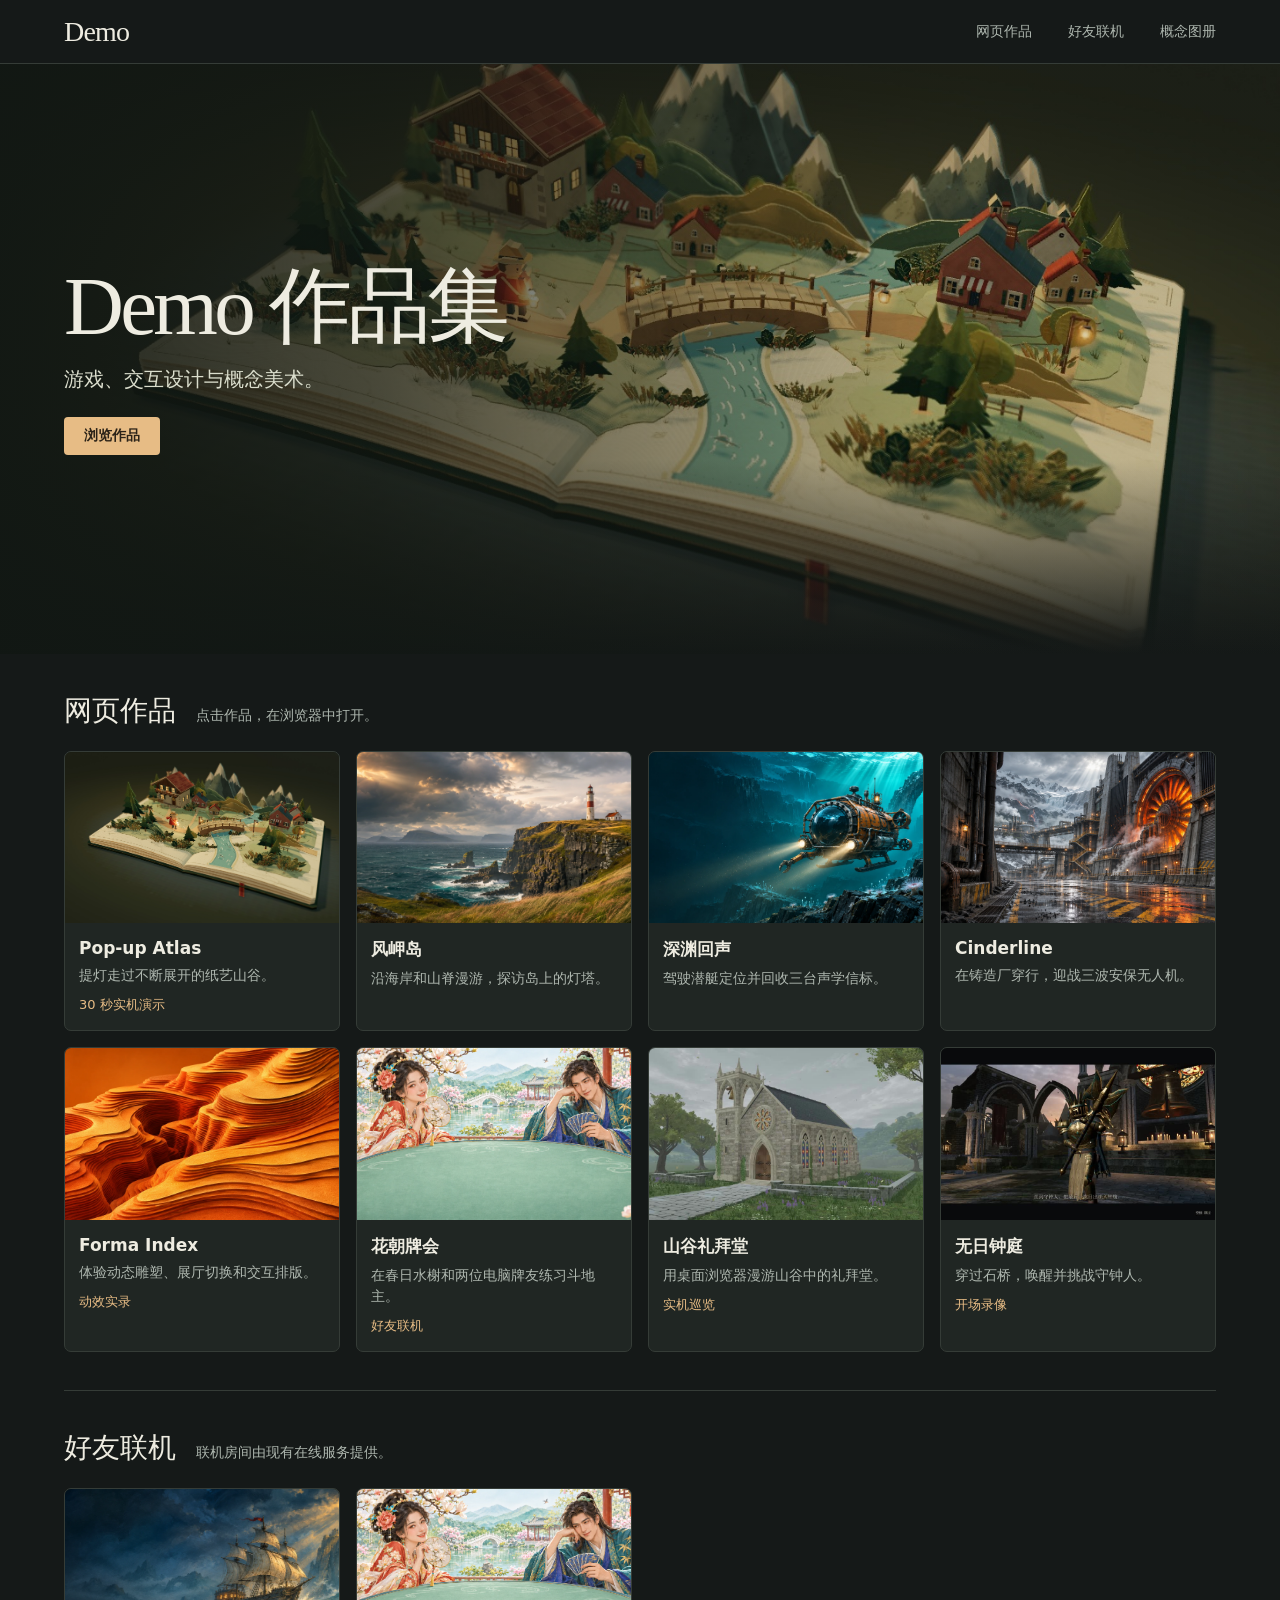
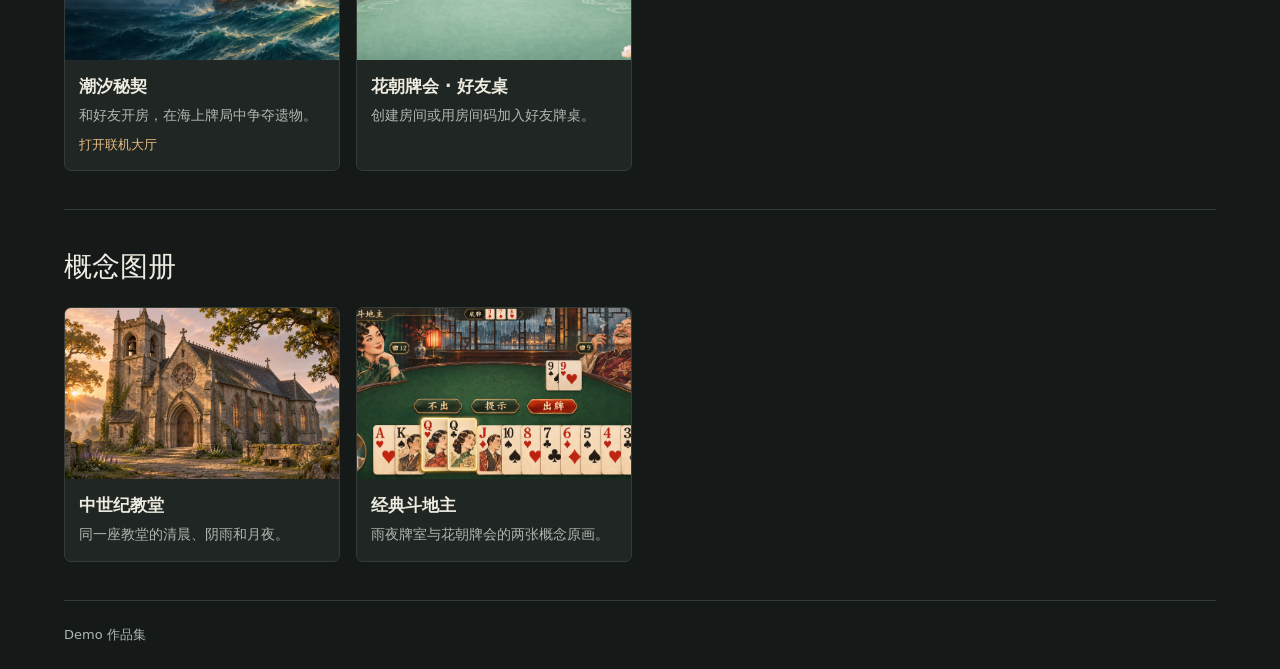
==== site/index.html @ ed1002a0 "Stage Demo publication files (1/14)" ====
<!doctype html>
<html lang="zh-CN">
<head>
<meta charset="utf-8"><meta name="viewport" content="width=device-width, initial-scale=1">
<meta name="description" content="可以在浏览器游玩的游戏、交互作品和美术图册。">
<meta name="theme-color" content="#151918"><title>Demo · 作品集</title>
<link rel="stylesheet" href="./style.css"><link rel="icon" href="./pop-up-atlas/mark.svg" type="image/svg+xml">
</head>
<body>
<header class="header"><a class="wordmark" href="./">Demo</a><nav aria-label="作品目录"><a href="#browser">网页作品</a><a href="#multiplayer">好友联机</a><a href="#art">概念图册</a></nav></header>
<main>
  <section class="hero" aria-labelledby="title">
    <img src="./media/atlas.jpg" alt="" fetchpriority="high">
    <div class="hero-copy"><h1 id="title">Demo 作品集</h1><p>游戏、交互设计与概念美术。</p><a class="button" href="#browser">浏览作品</a></div>
  </section>
  <section class="section" id="browser">
    <div class="section-heading"><h2>网页作品</h2><p>点击作品，在浏览器中打开。</p></div>
    <div class="grid">
      <article><a class="cover" href="./pop-up-atlas/"><img src="./media/atlas.jpg" alt="" loading="lazy"></a><div class="body"><h3><a href="./pop-up-atlas/">Pop-up Atlas</a></h3><p>提灯走过不断展开的纸艺山谷。</p><a class="quiet" href="./media/pop-up-atlas.mp4">30 秒实机演示</a></div></article>
      <article><a class="cover" href="./cape-meridian/"><img src="./media/cape-meridian.webp" alt="" loading="lazy"></a><div class="body"><h3><a href="./cape-meridian/">风岬岛</a></h3><p>沿海岸和山脊漫游，探访岛上的灯塔。</p></div></article>
      <article><a class="cover" href="./abyssal/"><img src="./media/abyssal.webp" alt="" loading="lazy"></a><div class="body"><h3><a href="./abyssal/">深渊回声</a></h3><p>驾驶潜艇定位并回收三台声学信标。</p></div></article>
      <article><a class="cover" href="./cinderline/"><img src="./media/cinderline.webp" alt="" loading="lazy"></a><div class="body"><h3><a href="./cinderline/">Cinderline</a></h3><p>在铸造厂穿行，迎战三波安保无人机。</p></div></article>
      <article><a class="cover" href="./forma-index/"><img src="./media/forma.webp" alt="" loading="lazy"></a><div class="body"><h3><a href="./forma-index/">Forma Index</a></h3><p>体验动态雕塑、展厅切换和交互排版。</p><a class="quiet" href="./media/forma-index.mp4">动效实录</a></div></article>
      <article><a class="cover" href="./huazhao/"><img src="./media/huazhao.webp" alt="" loading="lazy"></a><div class="body"><h3><a href="./huazhao/">花朝牌会</a></h3><p>在春日水榭和两位电脑牌友练习斗地主。</p><a class="quiet" href="https://huazhao-card-parlor.sunnyvale19.chatgpt.site/">好友联机</a></div></article>
      <article><a class="cover" href="./valley-chapel/"><img src="./media/chapel.jpg" alt="" loading="lazy"></a><div class="body"><h3><a href="./valley-chapel/">山谷礼拜堂</a></h3><p>用桌面浏览器漫游山谷中的礼拜堂。</p><a class="quiet" href="./media/valley-chapel.mp4">实机巡览</a></div></article>
      <article><a class="cover" href="./sunless-belfry/"><img src="./media/belfry.jpg" alt="" loading="lazy"></a><div class="body"><h3><a href="./sunless-belfry/">无日钟庭</a></h3><p>穿过石桥，唤醒并挑战守钟人。</p><a class="quiet" href="./media/sunless-belfry.mp4">开场录像</a></div></article>
    </div>
  </section>
  <section class="section" id="multiplayer">
    <div class="section-heading"><h2>好友联机</h2><p>联机房间由现有在线服务提供。</p></div>
    <div class="grid">
      <article><a class="cover" href="./tidebound/"><img src="./media/tidebound.webp" alt="" loading="lazy"></a><div class="body"><h3><a href="./tidebound/">潮汐秘契</a></h3><p>和好友开房，在海上牌局中争夺遗物。</p><a class="quiet" href="https://tidebound-relic-sea.sunnyvale19.chatgpt.site/">打开联机大厅</a></div></article>
      <article><a class="cover" href="https://huazhao-card-parlor.sunnyvale19.chatgpt.site/"><img src="./media/huazhao.webp" alt="" loading="lazy"></a><div class="body"><h3><a href="https://huazhao-card-parlor.sunnyvale19.chatgpt.site/">花朝牌会 · 好友桌</a></h3><p>创建房间或用房间码加入好友牌桌。</p></div></article>
    </div>
  </section>
  <section class="section" id="art">
    <div class="section-heading"><h2>概念图册</h2></div>
    <div class="grid">
      <article><a class="cover" href="./concepts/#chapel"><img src="./media/chapel.png" alt="" loading="lazy"></a><div class="body"><h3><a href="./concepts/#chapel">中世纪教堂</a></h3><p>同一座教堂的清晨、阴雨和月夜。</p></div></article>
      <article><a class="cover" href="./concepts/#cards"><img src="./concepts/cards/雨夜牌室.png" alt="" loading="lazy"></a><div class="body"><h3><a href="./concepts/#cards">经典斗地主</a></h3><p>雨夜牌室与花朝牌会的两张概念原画。</p></div></article>
    </div>
  </section>
</main>
<footer>Demo 作品集</footer>
</body></html>
---- site/style.css ----
:root{color-scheme:dark;font-family:"Segoe UI","Microsoft YaHei",system-ui,sans-serif;background:#151918;color:#eeece1;--soft:#aeb7af;--line:#353c37;--accent:#e7bc85}
*{box-sizing:border-box}html{scroll-behavior:smooth}body{margin:0}a{color:inherit;text-decoration:none}a:hover{color:var(--accent)}a:focus-visible{outline:2px solid var(--accent);outline-offset:4px}img{display:block;width:100%}
.header{height:64px;border-bottom:1px solid var(--line);padding:0 max(5vw,20px);display:flex;align-items:center;justify-content:space-between;gap:18px}.wordmark{font:28px Georgia,serif;letter-spacing:-.8px}.header nav{display:flex;gap:clamp(10px,3vw,36px);color:var(--soft);font-size:14px}
.hero{min-height:330px;height:min(66vh,590px);display:grid;align-items:center;position:relative;isolation:isolate;overflow:hidden;background:#171d19}.hero img{position:absolute;z-index:-2;height:100%;object-fit:cover;object-position:68% 50%}.hero:after{content:"";position:absolute;inset:0;z-index:-1;background:linear-gradient(90deg,#111713ed 0%,#111713b5 30%,#11171319 75%),linear-gradient(0deg,#151918 0%,transparent 33%)}.hero-copy{width:min(90%,1240px);margin:auto}.hero h1{font:400 clamp(38px,6.7vw,83px)/1.05 Georgia,"STSong",serif;margin:0 0 15px;letter-spacing:-.045em}.hero p{font-size:clamp(16px,2vw,20px);margin:0 0 24px;color:#dbdecd}.button{display:inline-block;background:var(--accent);color:#2c2318;padding:10px 20px;border-radius:4px;font-size:14px;font-weight:650}.button:hover{background:#f4cf9c;color:#2c2318}
.section{width:min(90%,1240px);margin:0 auto;padding:38px 0;border-bottom:1px solid var(--line);scroll-margin:12px}.section-heading{margin-bottom:21px;display:flex;align-items:baseline;flex-wrap:wrap;gap:8px 20px}.section-heading h2{margin:0;font:400 28px Georgia,"STSong",serif}.section-heading p{margin:0;color:var(--soft);font-size:14px}.grid{display:grid;grid-template-columns:repeat(4,minmax(0,1fr));gap:16px}article{border:1px solid var(--line);border-radius:7px;background:#202623;overflow:hidden}article:focus-within,article:hover{border-color:#99836a}.cover{display:block;overflow:hidden}.cover img{aspect-ratio:16/10;object-fit:cover;transition:transform .25s}.cover:hover img{transform:scale(1.045)}.body{padding:15px 14px 16px}.body h3{font-size:17px;margin:0 0 7px;font-weight:600}.body p{color:var(--soft);font-size:14px;line-height:1.5;margin:0}.quiet{display:inline-block;font-size:13px;color:var(--accent);margin-top:10px}.quiet:hover{text-decoration:underline}footer{padding:25px 5%;font-size:13px;color:var(--soft)}
.art-grid{grid-template-columns:repeat(3,minmax(0,1fr))}.art-grid figure{margin:0}.art-grid img{aspect-ratio:3/2;object-fit:contain;background:#202522}.art-grid figcaption{padding:8px 0;color:var(--soft)}
@media(max-width:930px){.grid{grid-template-columns:repeat(3,minmax(0,1fr))}}@media(max-width:690px){.grid,.art-grid{grid-template-columns:repeat(2,minmax(0,1fr))}.section{padding:28px 0}.header{height:55px}.hero img{object-position:58% center}.hero:after{background:linear-gradient(90deg,#111713db,#11171338),linear-gradient(0deg,#151918 0%,transparent 37%)}}@media(max-width:385px){.grid,.art-grid{grid-template-columns:1fr}.header nav{font-size:12px}}@media(prefers-reduced-motion:reduce){html{scroll-behavior:auto}.cover img{transition:none}}
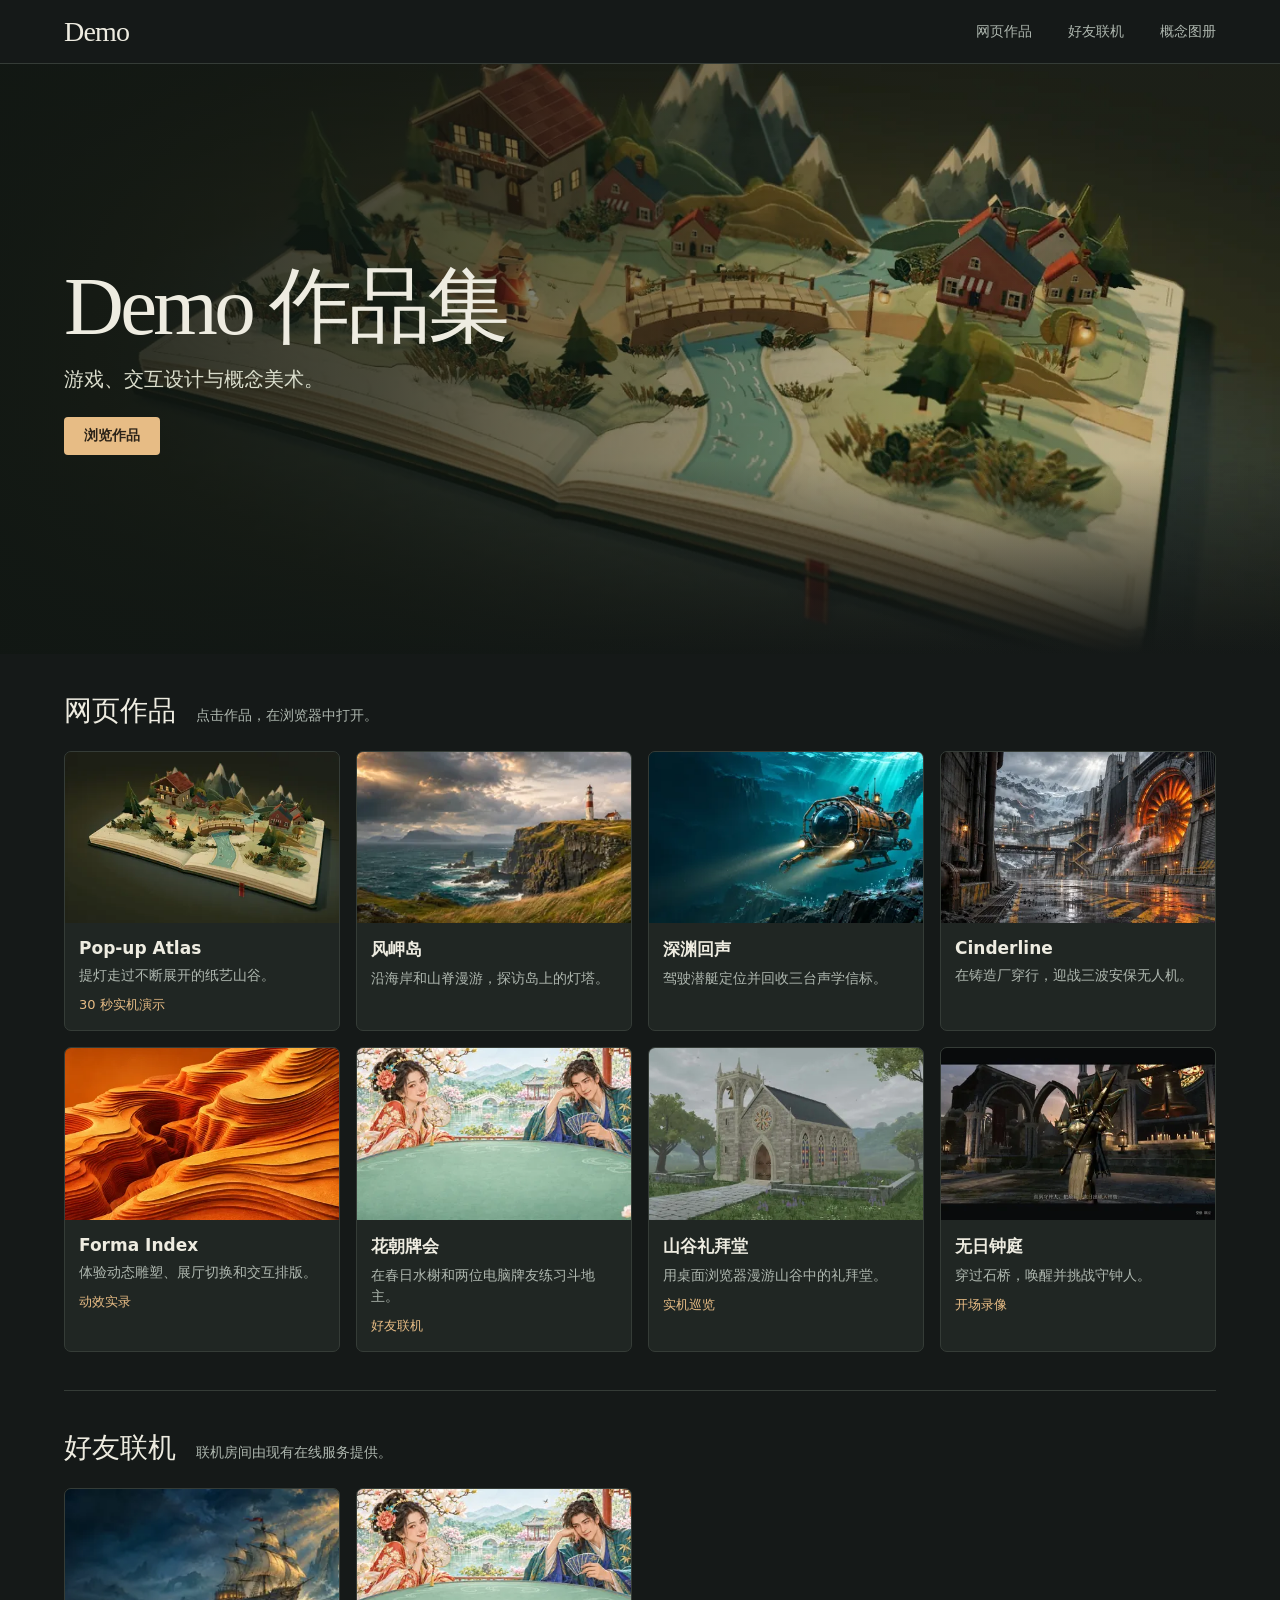
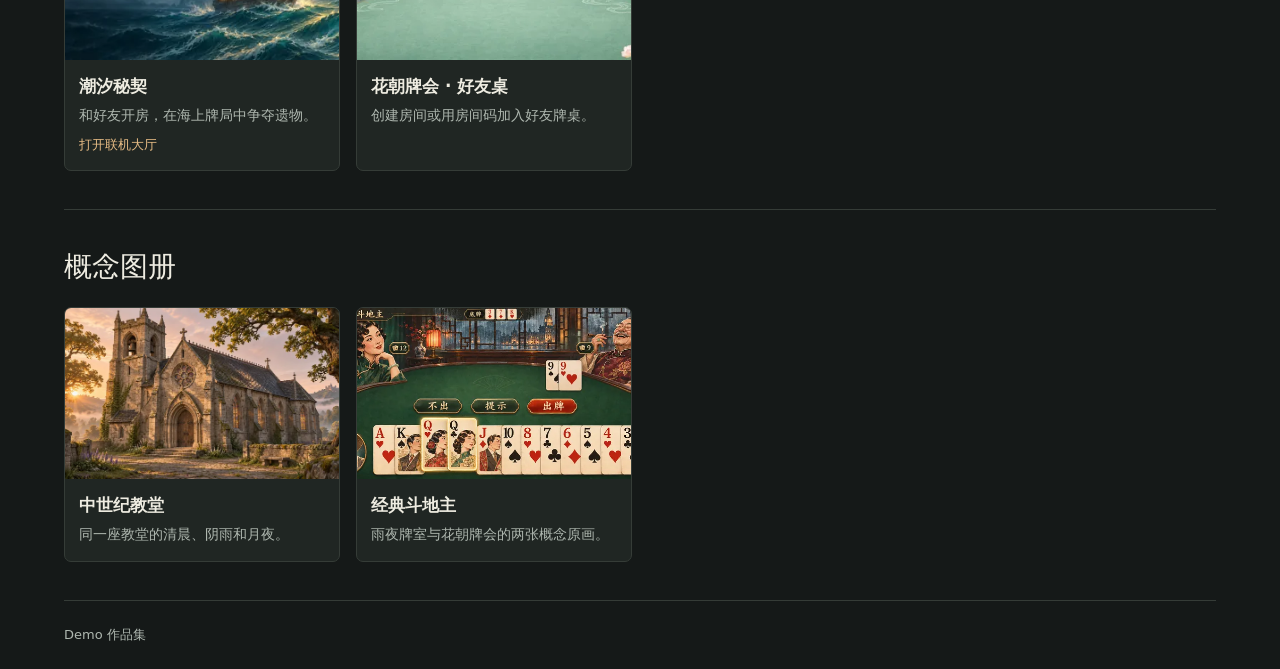
==== commit d5db2d35: "Reduce gallery downloads and Godot web startup payloads" ====
--- a/site/index.html
+++ b/site/index.html
@@ -10,36 +10,36 @@
 <header class="header"><a class="wordmark" href="./">Demo</a><nav aria-label="作品目录"><a href="#browser">网页作品</a><a href="#multiplayer">好友联机</a><a href="#art">概念图册</a></nav></header>
 <main>
   <section class="hero" aria-labelledby="title">
-    <img src="./media/atlas.jpg" alt="" fetchpriority="high">
+    <img src="./media/previews/atlas-1440.webp" srcset="./media/previews/atlas-720.webp 720w, ./media/previews/atlas-1440.webp 1440w" sizes="100vw" alt="" fetchpriority="high">
     <div class="hero-copy"><h1 id="title">Demo 作品集</h1><p>游戏、交互设计与概念美术。</p><a class="button" href="#browser">浏览作品</a></div>
   </section>
   <section class="section" id="browser">
     <div class="section-heading"><h2>网页作品</h2><p>点击作品，在浏览器中打开。</p></div>
     <div class="grid">
-      <article><a class="cover" href="./pop-up-atlas/"><img src="./media/atlas.jpg" alt="" loading="lazy"></a><div class="body"><h3><a href="./pop-up-atlas/">Pop-up Atlas</a></h3><p>提灯走过不断展开的纸艺山谷。</p><a class="quiet" href="./media/pop-up-atlas.mp4">30 秒实机演示</a></div></article>
-      <article><a class="cover" href="./cape-meridian/"><img src="./media/cape-meridian.webp" alt="" loading="lazy"></a><div class="body"><h3><a href="./cape-meridian/">风岬岛</a></h3><p>沿海岸和山脊漫游，探访岛上的灯塔。</p></div></article>
-      <article><a class="cover" href="./abyssal/"><img src="./media/abyssal.webp" alt="" loading="lazy"></a><div class="body"><h3><a href="./abyssal/">深渊回声</a></h3><p>驾驶潜艇定位并回收三台声学信标。</p></div></article>
-      <article><a class="cover" href="./cinderline/"><img src="./media/cinderline.webp" alt="" loading="lazy"></a><div class="body"><h3><a href="./cinderline/">Cinderline</a></h3><p>在铸造厂穿行，迎战三波安保无人机。</p></div></article>
-      <article><a class="cover" href="./forma-index/"><img src="./media/forma.webp" alt="" loading="lazy"></a><div class="body"><h3><a href="./forma-index/">Forma Index</a></h3><p>体验动态雕塑、展厅切换和交互排版。</p><a class="quiet" href="./media/forma-index.mp4">动效实录</a></div></article>
-      <article><a class="cover" href="./huazhao/"><img src="./media/huazhao.webp" alt="" loading="lazy"></a><div class="body"><h3><a href="./huazhao/">花朝牌会</a></h3><p>在春日水榭和两位电脑牌友练习斗地主。</p><a class="quiet" href="https://huazhao-card-parlor.sunnyvale19.chatgpt.site/">好友联机</a></div></article>
-      <article><a class="cover" href="./valley-chapel/"><img src="./media/chapel.jpg" alt="" loading="lazy"></a><div class="body"><h3><a href="./valley-chapel/">山谷礼拜堂</a></h3><p>用桌面浏览器漫游山谷中的礼拜堂。</p><a class="quiet" href="./media/valley-chapel.mp4">实机巡览</a></div></article>
-      <article><a class="cover" href="./sunless-belfry/"><img src="./media/belfry.jpg" alt="" loading="lazy"></a><div class="body"><h3><a href="./sunless-belfry/">无日钟庭</a></h3><p>穿过石桥，唤醒并挑战守钟人。</p><a class="quiet" href="./media/sunless-belfry.mp4">开场录像</a></div></article>
+      <article><a class="cover" href="./pop-up-atlas/"><img src="./media/previews/atlas.webp" alt="" decoding="async" loading="lazy"></a><div class="body"><h3><a href="./pop-up-atlas/">Pop-up Atlas</a></h3><p>提灯走过不断展开的纸艺山谷。</p><a class="quiet" href="./media/pop-up-atlas.mp4">30 秒实机演示</a></div></article>
+      <article><a class="cover" href="./cape-meridian/"><img src="./media/previews/cape-meridian.webp" alt="" decoding="async" loading="lazy"></a><div class="body"><h3><a href="./cape-meridian/">风岬岛</a></h3><p>沿海岸和山脊漫游，探访岛上的灯塔。</p></div></article>
+      <article><a class="cover" href="./abyssal/"><img src="./media/previews/abyssal.webp" alt="" decoding="async" loading="lazy"></a><div class="body"><h3><a href="./abyssal/">深渊回声</a></h3><p>驾驶潜艇定位并回收三台声学信标。</p></div></article>
+      <article><a class="cover" href="./cinderline/"><img src="./media/previews/cinderline.webp" alt="" decoding="async" loading="lazy"></a><div class="body"><h3><a href="./cinderline/">Cinderline</a></h3><p>在铸造厂穿行，迎战三波安保无人机。</p></div></article>
+      <article><a class="cover" href="./forma-index/"><img src="./media/previews/forma.webp" alt="" decoding="async" loading="lazy"></a><div class="body"><h3><a href="./forma-index/">Forma Index</a></h3><p>体验动态雕塑、展厅切换和交互排版。</p><a class="quiet" href="./media/forma-index.mp4">动效实录</a></div></article>
+      <article><a class="cover" href="./huazhao/"><img src="./media/previews/huazhao.webp" alt="" decoding="async" loading="lazy"></a><div class="body"><h3><a href="./huazhao/">花朝牌会</a></h3><p>在春日水榭和两位电脑牌友练习斗地主。</p><a class="quiet" href="https://huazhao-card-parlor.sunnyvale19.chatgpt.site/">好友联机</a></div></article>
+      <article><a class="cover" href="./valley-chapel/"><img src="./media/previews/chapel.webp" alt="" decoding="async" loading="lazy"></a><div class="body"><h3><a href="./valley-chapel/">山谷礼拜堂</a></h3><p>用桌面浏览器漫游山谷中的礼拜堂。</p><a class="quiet" href="./media/valley-chapel.mp4">实机巡览</a></div></article>
+      <article><a class="cover" href="./sunless-belfry/"><img src="./media/previews/belfry.webp" alt="" decoding="async" loading="lazy"></a><div class="body"><h3><a href="./sunless-belfry/">无日钟庭</a></h3><p>穿过石桥，唤醒并挑战守钟人。</p><a class="quiet" href="./media/sunless-belfry.mp4">开场录像</a></div></article>
     </div>
   </section>
   <section class="section" id="multiplayer">
     <div class="section-heading"><h2>好友联机</h2><p>联机房间由现有在线服务提供。</p></div>
     <div class="grid">
-      <article><a class="cover" href="./tidebound/"><img src="./media/tidebound.webp" alt="" loading="lazy"></a><div class="body"><h3><a href="./tidebound/">潮汐秘契</a></h3><p>和好友开房，在海上牌局中争夺遗物。</p><a class="quiet" href="https://tidebound-relic-sea.sunnyvale19.chatgpt.site/">打开联机大厅</a></div></article>
-      <article><a class="cover" href="https://huazhao-card-parlor.sunnyvale19.chatgpt.site/"><img src="./media/huazhao.webp" alt="" loading="lazy"></a><div class="body"><h3><a href="https://huazhao-card-parlor.sunnyvale19.chatgpt.site/">花朝牌会 · 好友桌</a></h3><p>创建房间或用房间码加入好友牌桌。</p></div></article>
+      <article><a class="cover" href="./tidebound/"><img src="./media/previews/tidebound.webp" alt="" decoding="async" loading="lazy"></a><div class="body"><h3><a href="./tidebound/">潮汐秘契</a></h3><p>和好友开房，在海上牌局中争夺遗物。</p><a class="quiet" href="https://tidebound-relic-sea.sunnyvale19.chatgpt.site/">打开联机大厅</a></div></article>
+      <article><a class="cover" href="https://huazhao-card-parlor.sunnyvale19.chatgpt.site/"><img src="./media/previews/huazhao.webp" alt="" decoding="async" loading="lazy"></a><div class="body"><h3><a href="https://huazhao-card-parlor.sunnyvale19.chatgpt.site/">花朝牌会 · 好友桌</a></h3><p>创建房间或用房间码加入好友牌桌。</p></div></article>
     </div>
   </section>
   <section class="section" id="art">
     <div class="section-heading"><h2>概念图册</h2></div>
     <div class="grid">
-      <article><a class="cover" href="./concepts/#chapel"><img src="./media/chapel.png" alt="" loading="lazy"></a><div class="body"><h3><a href="./concepts/#chapel">中世纪教堂</a></h3><p>同一座教堂的清晨、阴雨和月夜。</p></div></article>
-      <article><a class="cover" href="./concepts/#cards"><img src="./concepts/cards/雨夜牌室.png" alt="" loading="lazy"></a><div class="body"><h3><a href="./concepts/#cards">经典斗地主</a></h3><p>雨夜牌室与花朝牌会的两张概念原画。</p></div></article>
+      <article><a class="cover" href="./concepts/#chapel"><img src="./media/previews/教堂-清晨.webp" alt="" loading="lazy"></a><div class="body"><h3><a href="./concepts/#chapel">中世纪教堂</a></h3><p>同一座教堂的清晨、阴雨和月夜。</p></div></article>
+      <article><a class="cover" href="./concepts/#cards"><img src="./media/previews/雨夜牌室.webp" alt="" loading="lazy"></a><div class="body"><h3><a href="./concepts/#cards">经典斗地主</a></h3><p>雨夜牌室与花朝牌会的两张概念原画。</p></div></article>
     </div>
   </section>
 </main>
 <footer>Demo 作品集</footer>
-</body></html>
+</body></html>
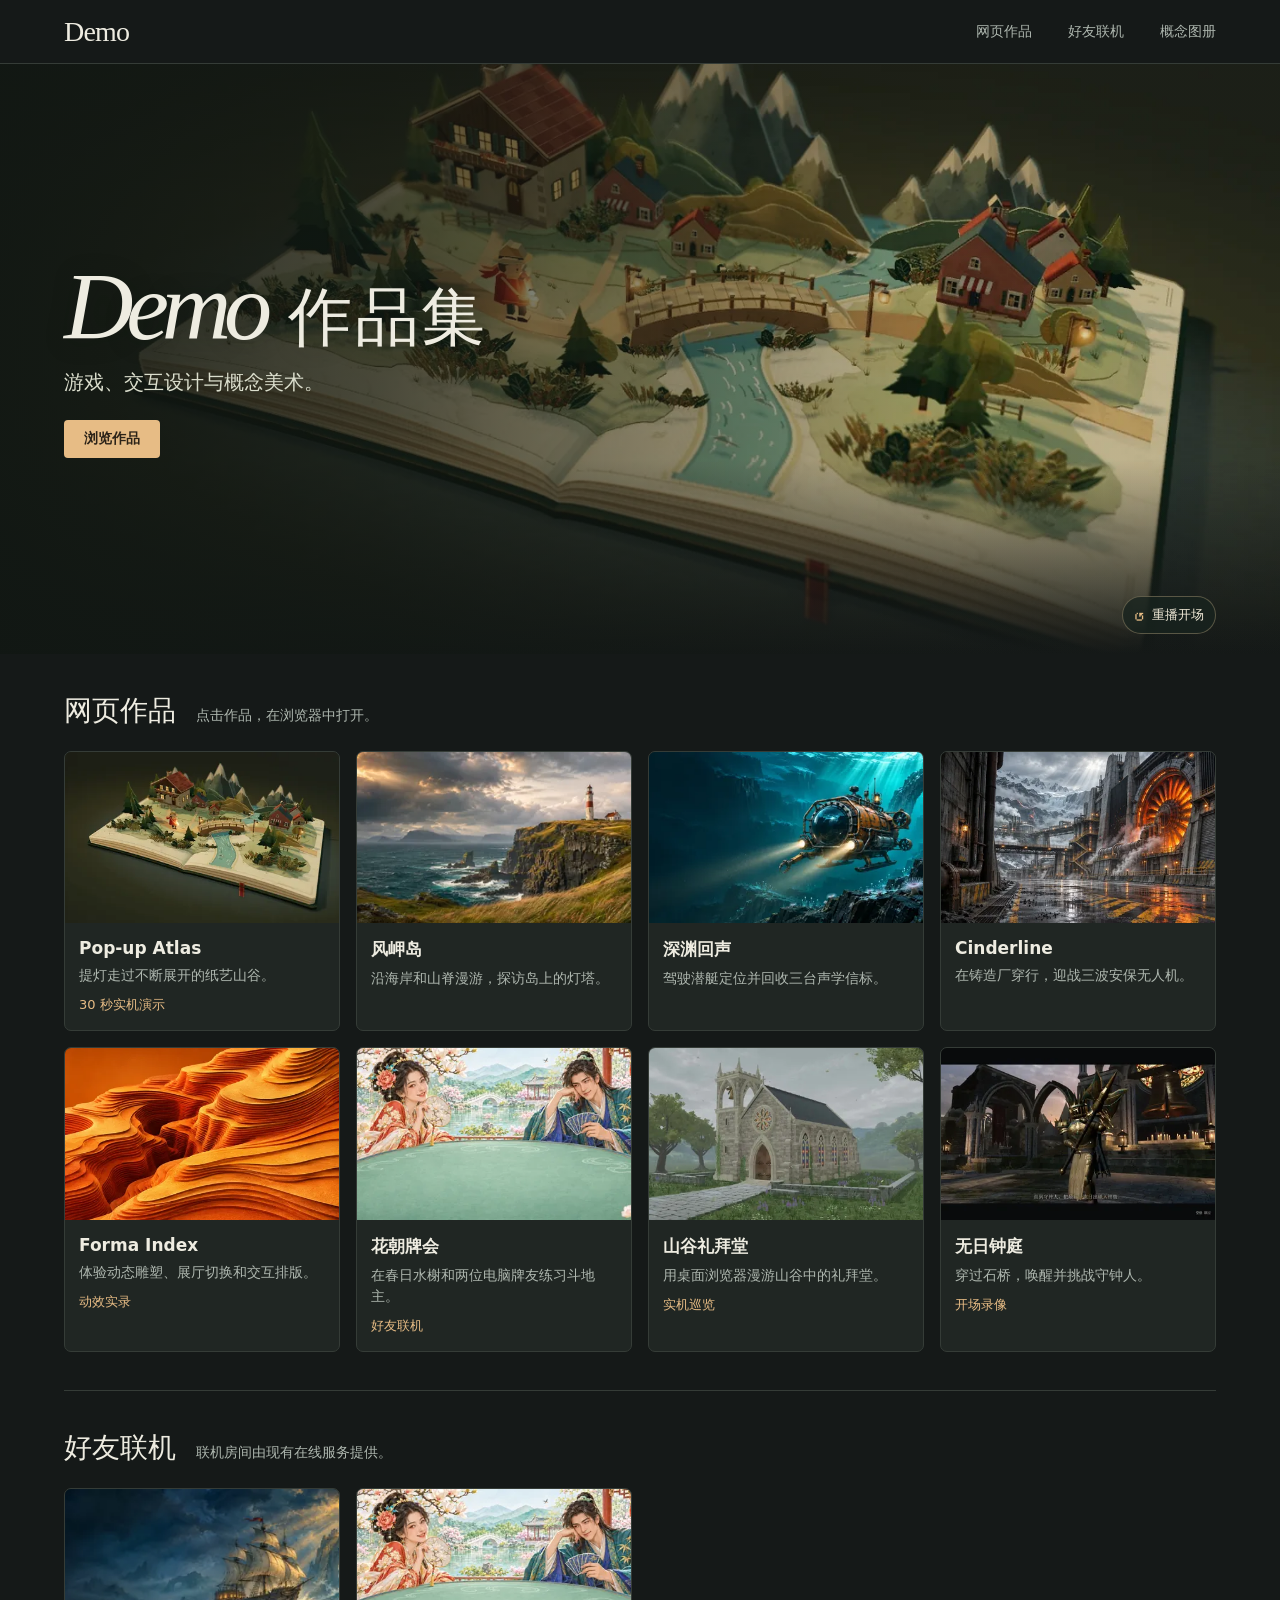
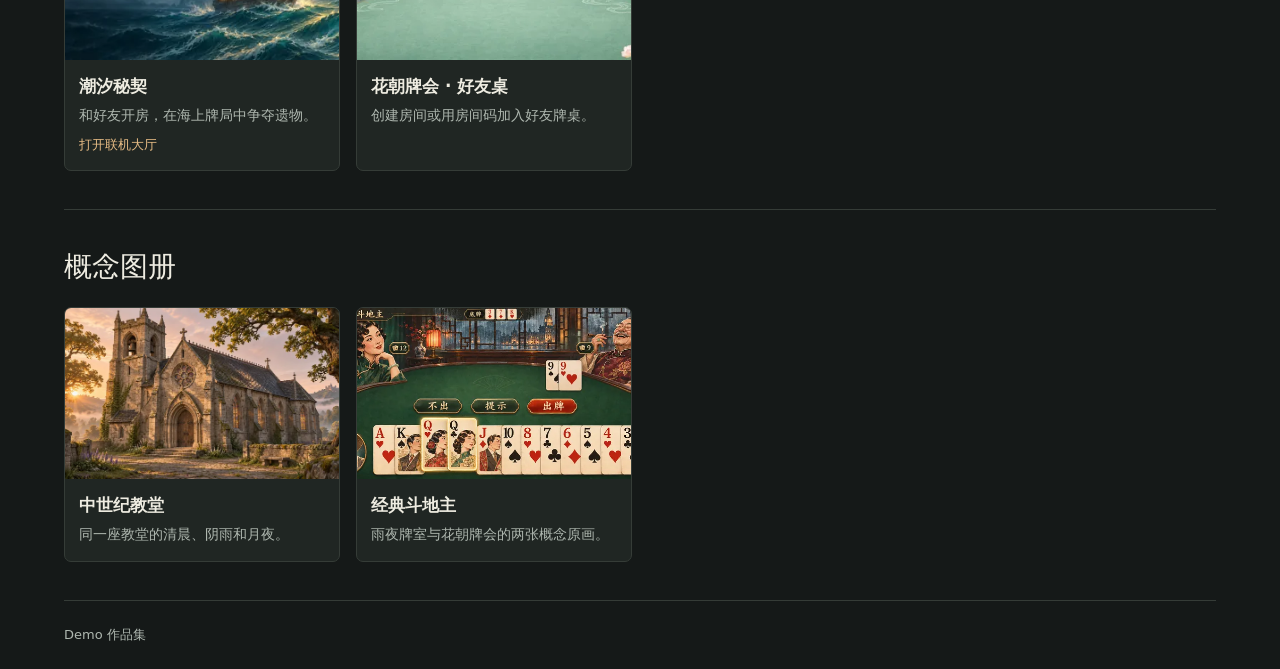
==== commit 6627f08b: "Open the portfolio with an animated engraved folio" ====
--- a/site/index.html
+++ b/site/index.html
@@ -5,14 +5,46 @@
 <meta name="description" content="可以在浏览器游玩的游戏、交互作品和美术图册。">
 <meta name="theme-color" content="#151918"><title>Demo · 作品集</title>
 <link rel="stylesheet" href="./style.css"><link rel="icon" href="./pop-up-atlas/mark.svg" type="image/svg+xml">
+<script>
+  if (!matchMedia('(prefers-reduced-motion: reduce)').matches && !location.hash &&
+      performance.getEntriesByType('navigation')[0]?.type !== 'back_forward') {
+    document.documentElement.dataset.opening = '';
+  }
+</script>
 </head>
 <body>
 <header class="header"><a class="wordmark" href="./">Demo</a><nav aria-label="作品目录"><a href="#browser">网页作品</a><a href="#multiplayer">好友联机</a><a href="#art">概念图册</a></nav></header>
 <main>
-  <section class="hero" aria-labelledby="title">
+  <section class="hero opening-stage" aria-labelledby="title">
     <img src="./media/previews/atlas-1440.webp" srcset="./media/previews/atlas-720.webp 720w, ./media/previews/atlas-1440.webp 1440w" sizes="100vw" alt="" fetchpriority="high">
-    <div class="hero-copy"><h1 id="title">Demo 作品集</h1><p>游戏、交互设计与概念美术。</p><a class="button" href="#browser">浏览作品</a></div>
+    <div class="opening-book" aria-hidden="true">
+      <div class="leaf leaf-left"><div class="engraving"><i></i><b></b></div></div>
+      <div class="leaf leaf-right"><div class="engraving"><i></i><b></b></div></div>
+    </div>
+    <div class="hero-copy"><h1 id="title"><em>Demo</em> <span>作品集</span></h1><p>游戏、交互设计与概念美术。</p><a class="button" href="#browser">浏览作品</a></div>
+    <button class="opening-replay" type="button" hidden><span aria-hidden="true">↺</span> 重播开场</button>
   </section>
+  <script>
+    (() => {
+      const root = document.documentElement;
+      const stage = document.querySelector('.opening-stage');
+      const button = stage.querySelector('.opening-replay');
+      const motion = matchMedia('(prefers-reduced-motion: reduce)');
+      function finish() { delete root.dataset.opening; }
+      function sync() { if (motion.matches) finish(); button.hidden = motion.matches; }
+      stage.addEventListener('animationend', e => {
+        if (e.animationName === 'folio-finish') finish();
+      });
+      button.addEventListener('click', () => {
+        finish();
+        void stage.offsetWidth;
+        if (!motion.matches) root.dataset.opening = '';
+      });
+      window.addEventListener('pagehide', finish);
+      motion.addEventListener('change', sync);
+      sync();
+    })();
+  </script>
   <section class="section" id="browser">
     <div class="section-heading"><h2>网页作品</h2><p>点击作品，在浏览器中打开。</p></div>
     <div class="grid">
--- a/site/style.css
+++ b/site/style.css
@@ -5,3 +5,47 @@
 .section{width:min(90%,1240px);margin:0 auto;padding:38px 0;border-bottom:1px solid var(--line);scroll-margin:12px}.section-heading{margin-bottom:21px;display:flex;align-items:baseline;flex-wrap:wrap;gap:8px 20px}.section-heading h2{margin:0;font:400 28px Georgia,"STSong",serif}.section-heading p{margin:0;color:var(--soft);font-size:14px}.grid{display:grid;grid-template-columns:repeat(4,minmax(0,1fr));gap:16px}article{border:1px solid var(--line);border-radius:7px;background:#202623;overflow:hidden}article:focus-within,article:hover{border-color:#99836a}.cover{display:block;overflow:hidden}.cover img{aspect-ratio:16/10;object-fit:cover;transition:transform .25s}.cover:hover img{transform:scale(1.045)}.body{padding:15px 14px 16px}.body h3{font-size:17px;margin:0 0 7px;font-weight:600}.body p{color:var(--soft);font-size:14px;line-height:1.5;margin:0}.quiet{display:inline-block;font-size:13px;color:var(--accent);margin-top:10px}.quiet:hover{text-decoration:underline}footer{padding:25px 5%;font-size:13px;color:var(--soft)}
 .art-grid{grid-template-columns:repeat(3,minmax(0,1fr))}.art-grid figure{margin:0}.art-grid img{aspect-ratio:3/2;object-fit:contain;background:#202522}.art-grid figcaption{padding:8px 0;color:var(--soft)}
 @media(max-width:930px){.grid{grid-template-columns:repeat(3,minmax(0,1fr))}}@media(max-width:690px){.grid,.art-grid{grid-template-columns:repeat(2,minmax(0,1fr))}.section{padding:28px 0}.header{height:55px}.hero img{object-position:58% center}.hero:after{background:linear-gradient(90deg,#111713db,#11171338),linear-gradient(0deg,#151918 0%,transparent 37%)}}@media(max-width:385px){.grid,.art-grid{grid-template-columns:1fr}.header nav{font-size:12px}}@media(prefers-reduced-motion:reduce){html{scroll-behavior:auto}.cover img{transition:none}}
+.opening-stage{--open-ease:cubic-bezier(.52,.035,.17,1)}
+.opening-stage .hero-copy{position:relative;z-index:2;pointer-events:none}
+.opening-stage .hero-copy .button{pointer-events:auto}
+.opening-stage h1{display:flex;align-items:baseline;gap:.28em;flex-wrap:wrap;text-shadow:0 2px 25px #10181055}
+.opening-stage h1 em{font:italic 1.16em/.98 Georgia,serif;letter-spacing:-.075em}
+.opening-stage h1 span{font-size:.77em;letter-spacing:.04em}
+.opening-book{display:none;position:absolute;inset:0;z-index:1;overflow:hidden;perspective:1450px;pointer-events:none}
+.leaf{position:absolute;inset-block:0;width:50%;overflow:hidden;backface-visibility:hidden;
+  background-color:#20342f;
+  background-image:repeating-linear-gradient(98deg,#e1c9a107 0 1px,transparent 1px 4px),linear-gradient(110deg,#283d34,#1c302a 78%,#39483b)}
+.leaf-left{left:0;transform-origin:0 50%;border-right:1px solid #b69c69}
+.leaf-right{right:0;transform-origin:100% 50%;border-left:1px solid #514d3c;background-color:#1a2b26;background-image:repeating-linear-gradient(98deg,#e1c9a107 0 1px,transparent 1px 4px),linear-gradient(110deg,#293b31,#172921 85%)}
+.leaf::after{content:"";position:absolute;inset:0;background:linear-gradient(90deg,transparent,#070d09 88%);opacity:0}
+.leaf-right::after{background:linear-gradient(270deg,transparent,#070d09 88%)}
+.engraving{position:absolute;top:50%;width:clamp(250px,40vw,640px);aspect-ratio:1;transform:translate(-50%,-50%);border:1px solid #bea57564;border-radius:50%;
+  box-shadow:0 0 0 5px #21382d,0 0 0 6px #c8ae785f,0 0 0 31px #21362b,0 0 0 32px #b59f6a2f,0 0 0 70px #21362b,0 0 0 71px #b59f6a24}
+.leaf-left .engraving{left:100%}.leaf-right .engraving{left:0}
+.engraving::before,.engraving::after{content:"";position:absolute;inset:13%;border:1px solid #c1a6778c;transform:rotate(45deg)}
+.engraving::after{inset:24%;transform:rotate(45deg);border-color:#cab28273}
+.engraving i{position:absolute;inset:10%;border-radius:50%;background:repeating-conic-gradient(from 0deg,#d8be8d8a 0 .42deg,transparent .42deg 6deg);mask:radial-gradient(closest-side,transparent 96%,#000 97%)}
+.engraving b{position:absolute;inset:32%;background:linear-gradient(90deg,#897752,#f3d6a3 50%,#b39568 50%,#726444);clip-path:polygon(50% 0,54% 40%,76% 26%,61% 46%,100% 50%,61% 54%,74% 76%,54% 60%,50% 100%,46% 60%,24% 74%,39% 54%,0 50%,39% 46%,26% 24%,46% 40%)}
+.opening-replay{position:absolute;z-index:3;right:5%;bottom:20px;display:flex;gap:7px;align-items:center;min-height:38px;padding:5px 11px;background:#18231ecc;color:#efe8d6;border:1px solid #c6b08661;border-radius:20px;cursor:pointer;font-size:13px;line-height:1.2;font-family:inherit}
+.opening-replay[hidden]{display:none}.opening-replay span{font:21px/1 Georgia,serif;color:#e7bc85}.opening-replay:hover{background:#303b31;color:white}
+@media(prefers-reduced-motion:no-preference){
+  [data-opening] .opening-book{display:block;animation:folio-finish 2.45s linear both}
+  [data-opening] .leaf-left{animation:folio-left 1.72s var(--open-ease) .35s both}
+  [data-opening] .leaf-right{animation:folio-right 1.72s var(--open-ease) .39s both}
+  [data-opening] .leaf::after{animation:folio-shade 1.65s ease-in .36s both}
+  [data-opening] .opening-stage>img{transform-origin:62% 54%;animation:folio-photo 2.45s cubic-bezier(.18,.58,.19,1) both}
+  [data-opening] .opening-stage h1{animation:folio-title 1.5s cubic-bezier(.16,.76,.19,1) both}
+  [data-opening] .opening-stage .hero-copy p{animation:folio-caption 1.55s ease-out both}
+}
+@keyframes folio-left{to{transform:rotateY(-105deg)}}
+@keyframes folio-right{to{transform:rotateY(105deg)}}
+@keyframes folio-shade{to{opacity:.78}}
+@keyframes folio-photo{from{transform:scale(1.07)}to{transform:scale(1)}}
+@keyframes folio-title{from{transform:translateY(13px);color:#d6c5a4}to{transform:translateY(0);color:inherit}}
+@keyframes folio-caption{from{transform:translateY(8px);opacity:.48}to{transform:translateY(0);opacity:1}}
+@keyframes folio-finish{0%,86%{opacity:1}100%{opacity:0}}
+@media(max-width:690px){
+  .opening-stage .engraving{top:35%;width:48vw}
+  .opening-stage .hero-copy{align-self:end;margin:0 auto clamp(35px,8vh,75px)}
+  .opening-replay{bottom:12px;right:4%;font-size:12px}
+}
